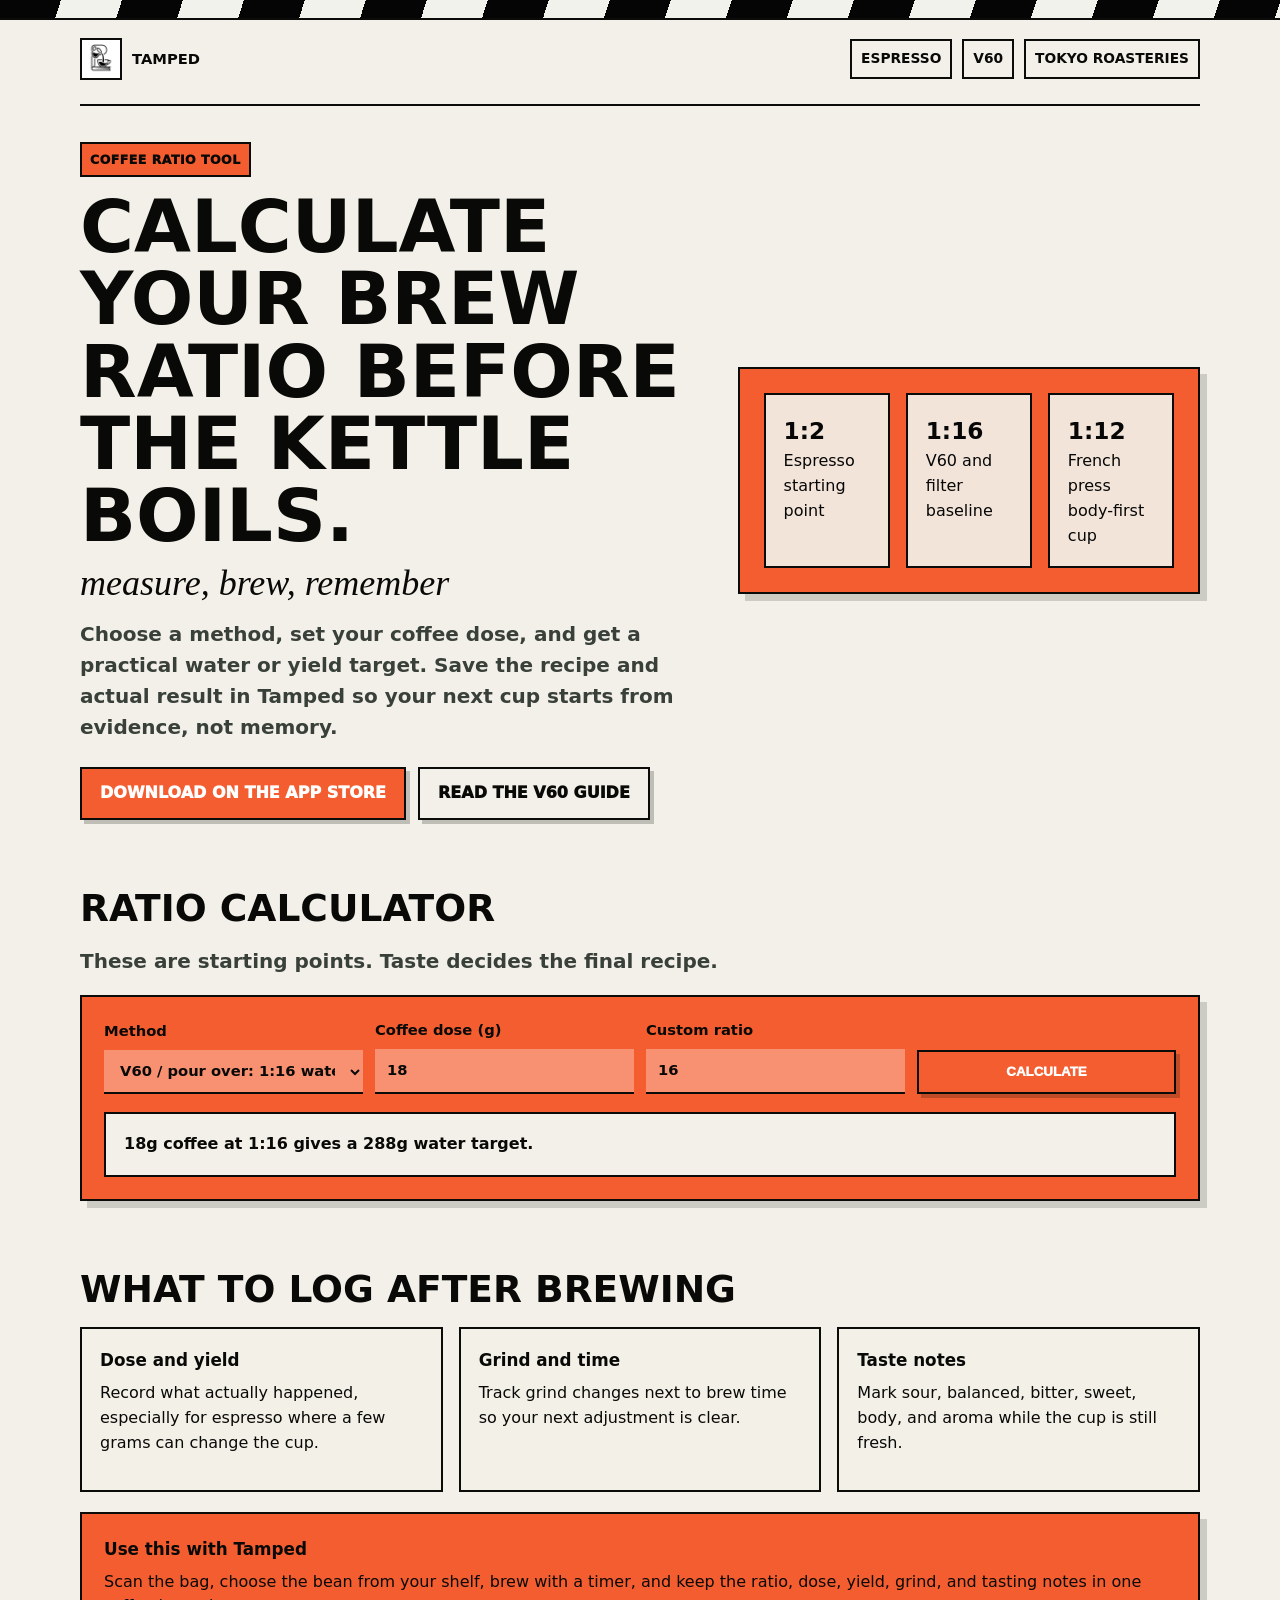
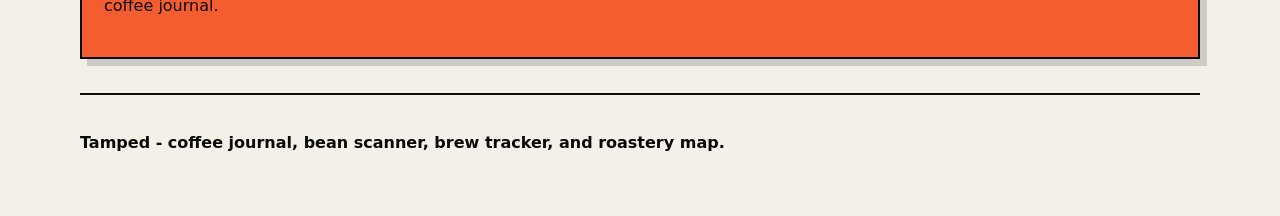
==== coffee-ratio-calculator/index.html @ b580533e "Prepare Cloudflare Pages hosting" ====
<!DOCTYPE html>
<html lang="en">
<head>
  <meta charset="UTF-8">
  <meta name="viewport" content="width=device-width, initial-scale=1.0">
  <meta name="description" content="A simple coffee ratio calculator for espresso, V60, AeroPress, French press, cold brew, and batch brew. Track your best recipes in Tamped.">
  <link rel="stylesheet" href="/marketing.css">
  <link rel="icon" type="image/png" href="/brand/tamped-logo-256.png">
  <title>Coffee Ratio Calculator | Tamped</title>
</head>
<body>
  <header>
    <div class="topbar">
      <a class="brand" href="/"><img src="/brand/tamped-logo-256.png" alt="Tamped logo">Tamped</a>
      <nav class="nav" aria-label="Marketing pages">
        <a href="/brew-guides/espresso-dial-in/">Espresso</a>
        <a href="/brew-guides/v60-pour-over/">V60</a>
        <a href="/cities/tokyo-specialty-coffee-roasteries/">Tokyo roasteries</a>
      </nav>
    </div>
  </header>

  <main>
    <section class="hero">
      <div>
        <div class="eyebrow">Coffee ratio tool</div>
        <h1>Calculate your brew ratio before the kettle boils.<span class="accent-script">measure, brew, remember</span></h1>
        <p class="lede">Choose a method, set your coffee dose, and get a practical water or yield target. Save the recipe and actual result in Tamped so your next cup starts from evidence, not memory.</p>
        <div class="cta-row">
          <a class="button" href="https://apps.apple.com/us/app/tamped-your-coffee-os/id6761858870?pt=126909987&ct=seo_ratio_calculator&mt=8">Download on the App Store</a>
          <a class="button secondary" href="/brew-guides/v60-pour-over/">Read the V60 guide</a>
        </div>
      </div>
      <aside class="hero-card">
        <div class="stat-grid">
          <div class="stat"><strong>1:2</strong>Espresso starting point</div>
          <div class="stat"><strong>1:16</strong>V60 and filter baseline</div>
          <div class="stat"><strong>1:12</strong>French press body-first cup</div>
        </div>
      </aside>
    </section>

    <section class="section">
      <h2>Ratio calculator</h2>
      <p class="lede">These are starting points. Taste decides the final recipe.</p>
      <div class="tool">
        <div class="form-grid">
          <label>Method
            <select id="method">
              <option value="2">Espresso: 1:2 yield</option>
              <option value="15">AeroPress: 1:15 water</option>
              <option value="16" selected>V60 / pour over: 1:16 water</option>
              <option value="12">French press: 1:12 water</option>
              <option value="8">Cold brew concentrate: 1:8 water</option>
              <option value="17">Batch brew: 1:17 water</option>
            </select>
          </label>
          <label>Coffee dose (g)
            <input id="dose" type="number" min="1" step="0.1" value="18">
          </label>
          <label>Custom ratio
            <input id="ratio" type="number" min="1" step="0.1" value="16">
          </label>
          <button class="button" id="calc" type="button">Calculate</button>
        </div>
        <div class="result" id="result">18g coffee at 1:16 gives a 288g water target.</div>
      </div>
    </section>

    <section class="section">
      <h2>What to log after brewing</h2>
      <div class="feature-grid">
        <div class="feature"><h3>Dose and yield</h3><p>Record what actually happened, especially for espresso where a few grams can change the cup.</p></div>
        <div class="feature"><h3>Grind and time</h3><p>Track grind changes next to brew time so your next adjustment is clear.</p></div>
        <div class="feature"><h3>Taste notes</h3><p>Mark sour, balanced, bitter, sweet, body, and aroma while the cup is still fresh.</p></div>
      </div>
      <div class="callout">
        <h3>Use this with Tamped</h3>
        <p>Scan the bag, choose the bean from your shelf, brew with a timer, and keep the ratio, dose, yield, grind, and tasting notes in one coffee journal.</p>
      </div>
    </section>
  </main>

  <footer>
    <p>Tamped - coffee journal, bean scanner, brew tracker, and roastery map.</p>
  </footer>

  <script>
    const method = document.getElementById('method');
    const dose = document.getElementById('dose');
    const ratio = document.getElementById('ratio');
    const result = document.getElementById('result');
    const calc = document.getElementById('calc');

    method.addEventListener('change', () => {
      ratio.value = method.value;
      update();
    });

    calc.addEventListener('click', update);
    dose.addEventListener('input', update);
    ratio.addEventListener('input', update);

    function update() {
      const doseValue = Number(dose.value || 0);
      const ratioValue = Number(ratio.value || 0);
      const target = Math.round(doseValue * ratioValue);
      const label = method.options[method.selectedIndex].text.split(':')[0];
      if (!doseValue || !ratioValue) {
        result.textContent = 'Enter a dose and ratio to calculate a target.';
        return;
      }
      const targetWord = label === 'Espresso' ? 'yield' : 'water';
      result.textContent = `${doseValue}g coffee at 1:${ratioValue} gives a ${target}g ${targetWord} target.`;
    }
  </script>
</body>
</html>
---- marketing.css ----
:root {
  color-scheme: light;
  --ink: #090907;
  --muted: #384039;
  --line: #0b0c0a;
  --paper: #f2f0e8;
  --panel: #fbfaf4;
  --coffee: #0b0c0a;
  --copper: #f45d2f;
  --sage: #536156;
  --cream: #f2f0e8;
  --shadow: 7px 7px 0 rgba(9, 9, 7, 0.16);
}

* {
  box-sizing: border-box;
}

body {
  margin: 0;
  font-family: Inter, ui-sans-serif, system-ui, -apple-system, BlinkMacSystemFont, "Segoe UI", sans-serif;
  color: var(--ink);
  background: var(--paper);
  line-height: 1.55;
}

a {
  color: var(--coffee);
  text-decoration-thickness: 0.08em;
  text-underline-offset: 0.18em;
}

header,
main,
footer {
  width: min(1120px, calc(100% - 32px));
  margin: 0 auto;
}

header::before {
  content: "";
  display: block;
  height: 18px;
  margin: 0 calc(50% - 50vw) 8px;
  background:
    repeating-linear-gradient(108deg, #050505 0 58px, #f1f2ec 58px 116px);
  border-bottom: 2px solid var(--line);
}

.topbar {
  display: flex;
  align-items: center;
  justify-content: space-between;
  gap: 18px;
  padding: 10px 0 24px;
  text-transform: uppercase;
  font-size: 0.92rem;
}

.brand {
  display: flex;
  align-items: center;
  gap: 10px;
  font-weight: 900;
  letter-spacing: 0;
  text-decoration: none;
  color: var(--ink);
}

.brand img {
  width: 42px;
  height: 42px;
  border-radius: 0;
  object-fit: contain;
  background: #fff;
  padding: 4px;
  border: 2px solid var(--line);
}

.nav {
  display: flex;
  flex-wrap: wrap;
  gap: 10px;
  justify-content: flex-end;
  font-size: 0.86rem;
  font-weight: 900;
}

.nav a {
  color: var(--ink);
  text-decoration: none;
  border: 2px solid var(--line);
  background: var(--cream);
  padding: 7px 9px;
}

.hero {
  padding: 36px 0 34px;
  display: grid;
  grid-template-columns: minmax(0, 1.15fr) minmax(280px, 0.85fr);
  gap: 32px;
  align-items: center;
  border-top: 2px solid var(--line);
}

.eyebrow {
  display: inline-flex;
  color: var(--ink);
  background: var(--copper);
  border: 2px solid var(--line);
  padding: 6px 8px;
  font-weight: 950;
  text-transform: uppercase;
  letter-spacing: 0.04em;
  font-size: 0.78rem;
}

h1 {
  margin: 14px 0 16px;
  font-size: clamp(2.35rem, 6vw, 4.6rem);
  line-height: 0.98;
  letter-spacing: 0;
  text-transform: uppercase;
}

h2 {
  margin: 0 0 18px;
  font-size: clamp(1.7rem, 3vw, 2.35rem);
  line-height: 1.08;
  letter-spacing: 0;
  text-transform: uppercase;
}

h3 {
  margin: 0 0 8px;
  font-size: 1.05rem;
}

p {
  margin: 0 0 16px;
}

.lede {
  font-size: clamp(1.05rem, 2vw, 1.25rem);
  color: var(--muted);
  max-width: 680px;
  font-weight: 650;
}

.accent-script {
  display: block;
  margin-top: 12px;
  font-family: Georgia, "Times New Roman", serif;
  font-size: clamp(1.35rem, 3vw, 2.25rem);
  font-style: italic;
  font-weight: 400;
  line-height: 1.08;
  text-transform: none;
}

.cta-row {
  display: flex;
  flex-wrap: wrap;
  gap: 12px;
  margin-top: 24px;
}

.button {
  display: inline-flex;
  align-items: center;
  justify-content: center;
  min-height: 44px;
  padding: 12px 18px;
  border-radius: 0;
  border: 2px solid var(--line);
  background: var(--copper);
  color: #fff;
  font-weight: 950;
  text-decoration: none;
  text-transform: uppercase;
  box-shadow: 4px 4px 0 rgba(9, 9, 7, 0.22);
}

.button.secondary {
  background: var(--cream);
  color: var(--ink);
}

.hero-card,
.tool,
.callout,
.roastery-list article,
.post-card {
  background: var(--panel);
  border: 2px solid var(--line);
  border-radius: 0;
  box-shadow: var(--shadow);
}

.hero-card {
  padding: 24px;
  background: var(--copper);
  color: #070707;
}

.stat-grid,
.feature-grid,
.step-grid,
.roastery-list,
.post-grid {
  display: grid;
  grid-template-columns: repeat(3, minmax(0, 1fr));
  gap: 16px;
}

.feature-grid,
.step-grid,
.roastery-list,
.post-grid {
  margin: 18px 0 0;
}

.stat,
.feature,
.step,
.post-card {
  padding: 18px;
  border: 2px solid var(--line);
  border-radius: 0;
  background: rgba(242, 240, 232, 0.92);
}

.stat strong {
  display: block;
  font-size: 1.45rem;
}

.section {
  padding: 34px 0;
}

.landing-hero {
  grid-template-columns: minmax(0, 0.98fr) minmax(320px, 1.02fr);
  align-items: start;
}

.hero-media {
  display: grid;
  grid-template-columns: 0.82fr 1fr;
  gap: 16px;
  align-items: start;
}

.phone-shot {
  display: block;
  width: 100%;
  border: 2px solid var(--line);
  background: var(--cream);
  box-shadow: var(--shadow);
}

.phone-shot.primary {
  margin-top: 42px;
}

.proof-strip {
  display: grid;
  grid-template-columns: repeat(4, minmax(0, 1fr));
  gap: 0;
  border: 2px solid var(--line);
  margin: 18px 0 0;
  background: var(--panel);
}

.proof-strip div {
  padding: 16px;
  border-right: 2px solid var(--line);
}

.proof-strip div:last-child {
  border-right: 0;
}

.proof-strip strong {
  display: block;
  font-size: 1.6rem;
  line-height: 1;
}

.feature-band {
  display: grid;
  grid-template-columns: minmax(0, 0.85fr) minmax(0, 1.15fr);
  gap: 24px;
  align-items: center;
  border-top: 2px solid var(--line);
  padding-top: 34px;
}

.feature-band.reverse {
  grid-template-columns: minmax(0, 1.15fr) minmax(0, 0.85fr);
}

.screen-row {
  display: grid;
  grid-template-columns: repeat(3, minmax(0, 1fr));
  gap: 14px;
}

.screen-row img {
  width: 100%;
  border: 2px solid var(--line);
  box-shadow: 5px 5px 0 rgba(9, 9, 7, 0.14);
}

.quote-line {
  font-family: Georgia, "Times New Roman", serif;
  font-size: clamp(1.6rem, 4vw, 3rem);
  font-style: italic;
  line-height: 1.05;
  margin: 0;
}

.launch-grid {
  display: grid;
  grid-template-columns: repeat(2, minmax(0, 1fr));
  gap: 16px;
}

.tool {
  padding: 22px;
  margin-top: 18px;
  background: var(--copper);
}

.form-grid {
  display: grid;
  grid-template-columns: repeat(4, minmax(0, 1fr));
  gap: 12px;
  align-items: end;
}

label {
  display: grid;
  gap: 7px;
  color: var(--ink);
  font-weight: 900;
  font-size: 0.92rem;
}

input,
select {
  width: 100%;
  min-height: 44px;
  border: 0;
  border-bottom: 2px solid var(--line);
  border-radius: 0;
  padding: 10px 12px;
  font: inherit;
  color: var(--ink);
  background: rgba(255, 255, 255, 0.32);
}

.result {
  margin-top: 18px;
  padding: 18px;
  border-radius: 0;
  background: var(--cream);
  border: 2px solid var(--line);
  font-weight: 900;
}

.callout {
  padding: 22px;
  margin: 20px 0 0;
  background: var(--copper);
}

.roastery-list {
  grid-template-columns: repeat(2, minmax(0, 1fr));
}

.roastery-list article {
  padding: 18px;
}

.meta {
  color: var(--muted);
  font-size: 0.92rem;
}

.tag-row {
  display: flex;
  flex-wrap: wrap;
  gap: 8px;
  margin-top: 12px;
}

.tag {
  display: inline-flex;
  padding: 5px 9px;
  border-radius: 0;
  background: var(--copper);
  border: 2px solid var(--line);
  color: var(--ink);
  font-weight: 950;
  font-size: 0.78rem;
  text-transform: uppercase;
}

footer {
  padding: 36px 0 44px;
  color: var(--ink);
  border-top: 2px solid var(--line);
  font-weight: 800;
}

@media (max-width: 780px) {
  .topbar,
  .hero,
  .landing-hero,
  .feature-band,
  .feature-band.reverse {
    grid-template-columns: 1fr;
  }

  .hero {
    padding-top: 28px;
  }

  .stat-grid,
  .feature-grid,
  .step-grid,
  .roastery-list,
  .post-grid,
  .form-grid,
  .proof-strip,
  .launch-grid {
    grid-template-columns: 1fr;
  }

  .nav {
    justify-content: flex-start;
  }

  .hero-media,
  .screen-row {
    grid-template-columns: 1fr 1fr;
  }

  .phone-shot.primary {
    margin-top: 0;
  }

  .proof-strip div {
    border-right: 0;
    border-bottom: 2px solid var(--line);
  }

  .proof-strip div:last-child {
    border-bottom: 0;
  }
}
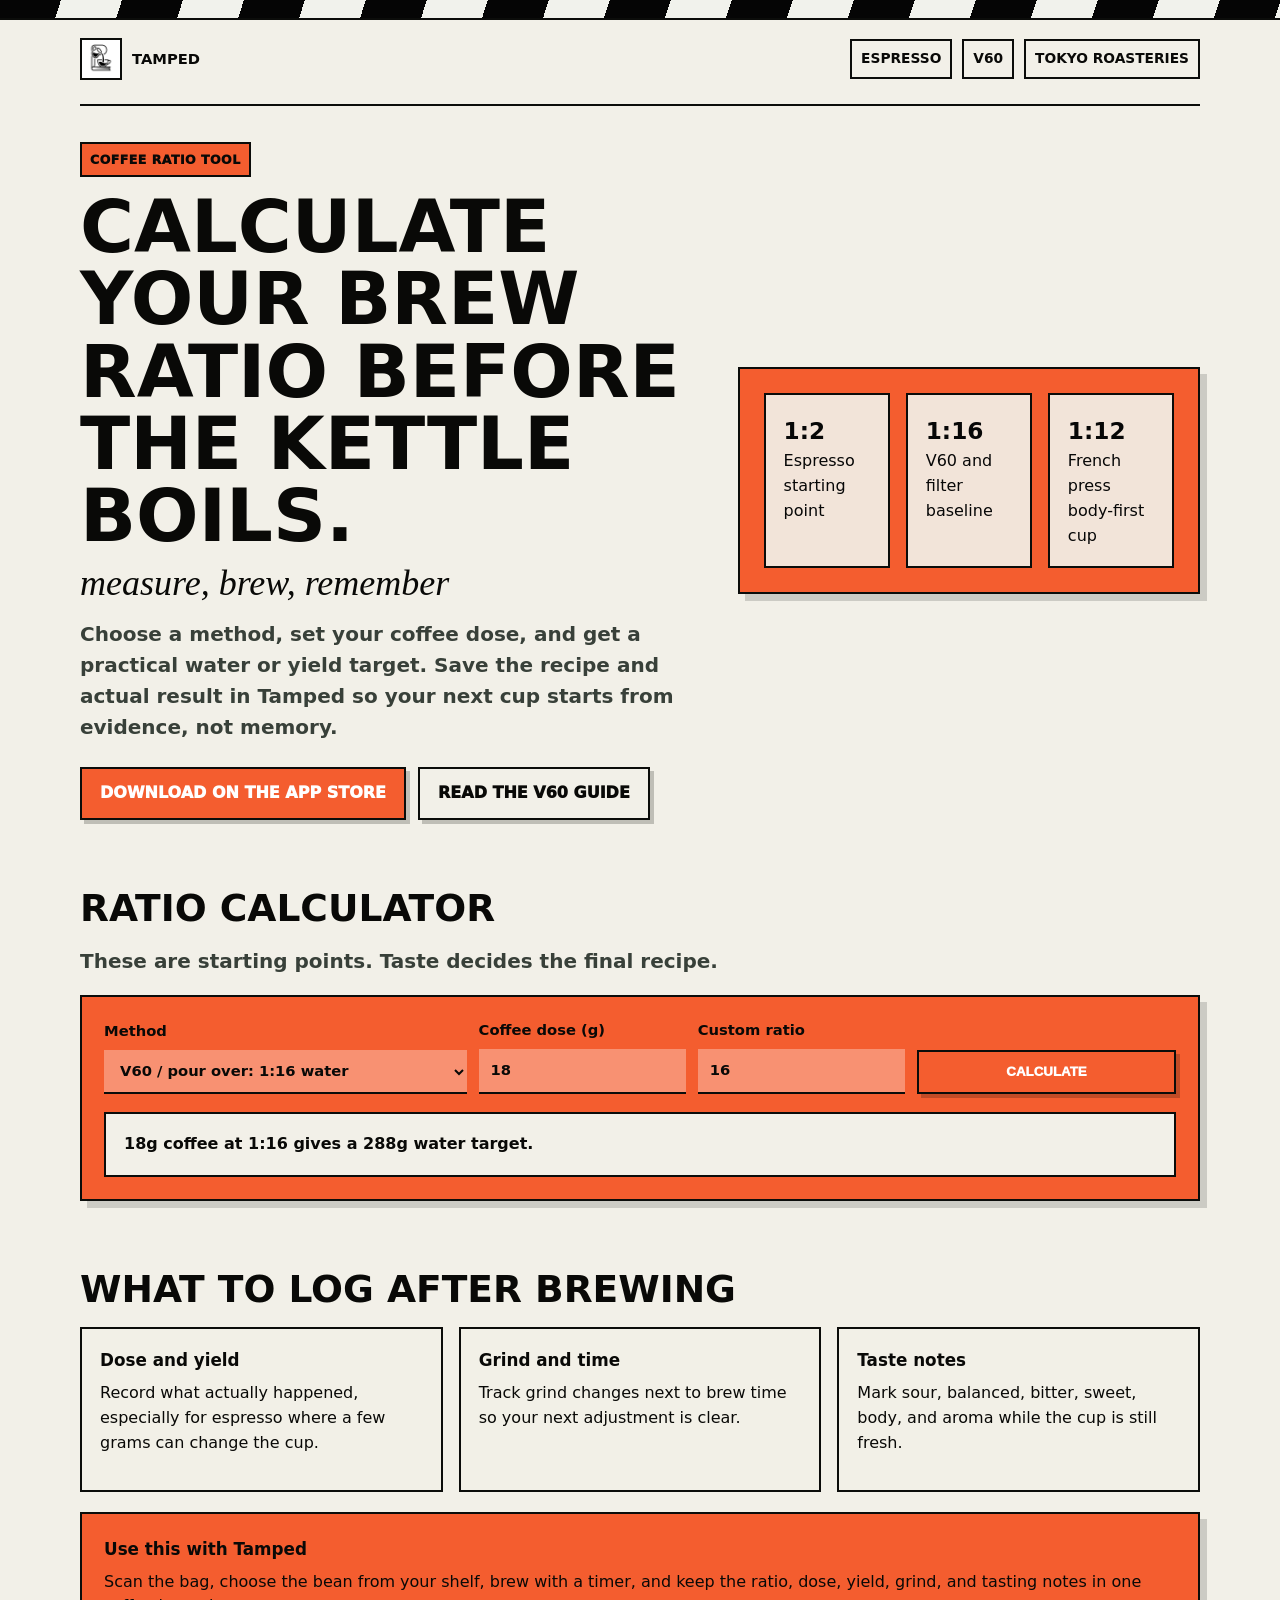
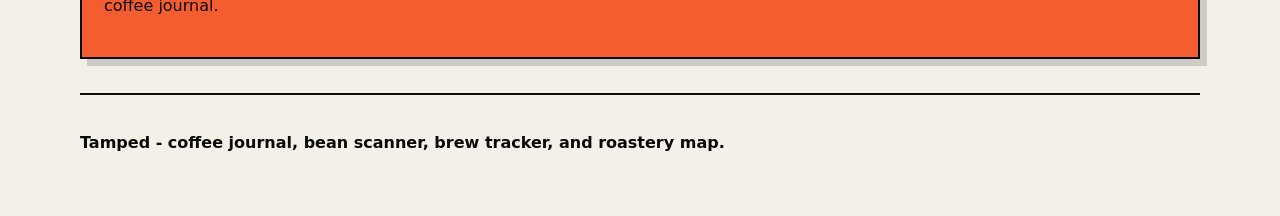
==== commit 75946aa7: "Fix coffee ratio calculator interaction" ====
--- a/coffee-ratio-calculator/index.html
+++ b/coffee-ratio-calculator/index.html
@@ -15,7 +15,7 @@
       <nav class="nav" aria-label="Marketing pages">
         <a href="/brew-guides/espresso-dial-in/">Espresso</a>
         <a href="/brew-guides/v60-pour-over/">V60</a>
-        <a href="/cities/tokyo-specialty-coffee-roasteries/">Tokyo roasteries</a>
+        <a href="/cities/tokyo/">Tokyo roasteries</a>
       </nav>
     </div>
   </header>
@@ -61,9 +61,9 @@
           <label>Custom ratio
             <input id="ratio" type="number" min="1" step="0.1" value="16">
           </label>
-          <button class="button" id="calc" type="button">Calculate</button>
+          <button class="button" id="calc" type="button" onclick="calculateRatio()">Calculate</button>
         </div>
-        <div class="result" id="result">18g coffee at 1:16 gives a 288g water target.</div>
+        <div class="result" id="result" role="status" aria-live="polite">18g coffee at 1:16 gives a 288g water target.</div>
       </div>
     </section>
 
@@ -86,32 +86,50 @@
   </footer>
 
   <script>
-    const method = document.getElementById('method');
-    const dose = document.getElementById('dose');
-    const ratio = document.getElementById('ratio');
-    const result = document.getElementById('result');
-    const calc = document.getElementById('calc');
+    function calculateRatio() {
+      const method = document.getElementById('method');
+      const dose = document.getElementById('dose');
+      const ratio = document.getElementById('ratio');
+      const result = document.getElementById('result');
+      if (!method || !dose || !ratio || !result) return;
 
-    method.addEventListener('change', () => {
-      ratio.value = method.value;
-      update();
+      const doseValue = Number.parseFloat(dose.value);
+      const ratioValue = Number.parseFloat(ratio.value);
+      const label = method.options[method.selectedIndex].text.split(':')[0];
+
+      if (!Number.isFinite(doseValue) || !Number.isFinite(ratioValue) || doseValue <= 0 || ratioValue <= 0) {
+        result.textContent = 'Enter a dose and ratio greater than zero to calculate a target.';
+        result.classList.remove('is-updated');
+        void result.offsetWidth;
+        result.classList.add('is-updated');
+        return;
+      }
+
+      const target = Math.round(doseValue * ratioValue);
+      const targetWord = label === 'Espresso' ? 'yield' : 'water';
+      result.textContent = `${formatNumber(doseValue)}g coffee at 1:${formatNumber(ratioValue)} gives a ${target}g ${targetWord} target.`;
+      result.classList.remove('is-updated');
+      void result.offsetWidth;
+      result.classList.add('is-updated');
+    }
+
+    document.addEventListener('DOMContentLoaded', () => {
+      const method = document.getElementById('method');
+      const dose = document.getElementById('dose');
+      const ratio = document.getElementById('ratio');
+      const calc = document.getElementById('calc');
+
+      method?.addEventListener('change', () => {
+        ratio.value = method.value;
+        calculateRatio();
+      });
+      calc?.addEventListener('click', calculateRatio);
+      dose?.addEventListener('input', calculateRatio);
+      ratio?.addEventListener('input', calculateRatio);
     });
 
-    calc.addEventListener('click', update);
-    dose.addEventListener('input', update);
-    ratio.addEventListener('input', update);
-
-    function update() {
-      const doseValue = Number(dose.value || 0);
-      const ratioValue = Number(ratio.value || 0);
-      const target = Math.round(doseValue * ratioValue);
-      const label = method.options[method.selectedIndex].text.split(':')[0];
-      if (!doseValue || !ratioValue) {
-        result.textContent = 'Enter a dose and ratio to calculate a target.';
-        return;
-      }
-      const targetWord = label === 'Espresso' ? 'yield' : 'water';
-      result.textContent = `${doseValue}g coffee at 1:${ratioValue} gives a ${target}g ${targetWord} target.`;
+    function formatNumber(value) {
+      return Number.isInteger(value) ? String(value) : value.toFixed(1).replace(/\.0$/, '');
     }
   </script>
 </body>
--- a/marketing.css
+++ b/marketing.css
@@ -334,7 +334,7 @@
 
 .form-grid {
   display: grid;
-  grid-template-columns: repeat(4, minmax(0, 1fr));
+  grid-template-columns: minmax(180px, 1.4fr) minmax(120px, 0.8fr) minmax(120px, 0.8fr) minmax(150px, 1fr);
   gap: 12px;
   align-items: end;
 }
@@ -367,6 +367,21 @@
   background: var(--cream);
   border: 2px solid var(--line);
   font-weight: 900;
+}
+
+.result.is-updated {
+  animation: result-flash 420ms ease;
+}
+
+@keyframes result-flash {
+  0% {
+    background: #ffffff;
+    box-shadow: 0 0 0 0 rgba(9, 9, 7, 0.32);
+  }
+  100% {
+    background: var(--cream);
+    box-shadow: none;
+  }
 }
 
 .callout {
